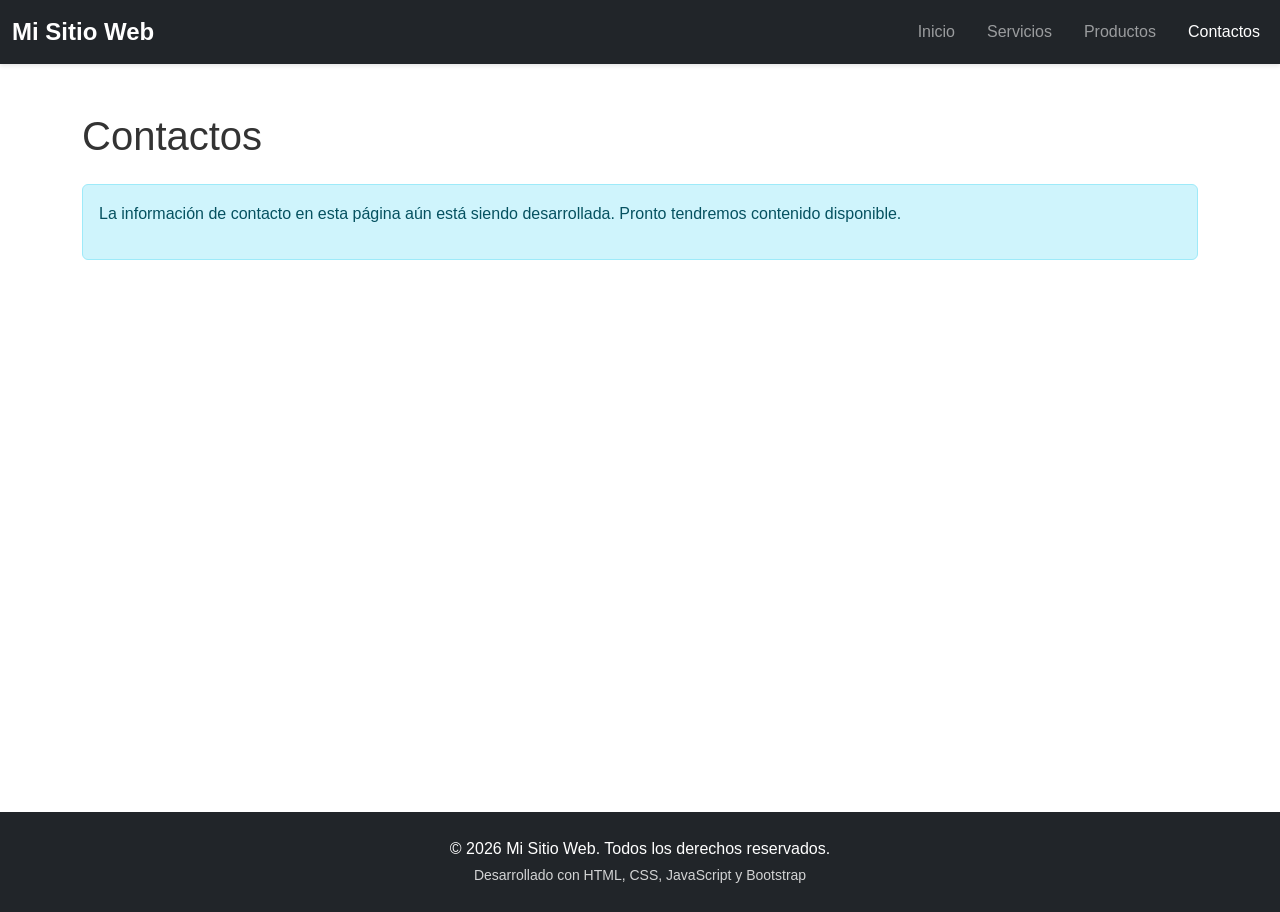
==== public/contactos.html @ 18eceb64 "Agregue carpeta" ====
<!DOCTYPE html>
<html lang="es">
<head>
    <meta charset="UTF-8">
    <meta name="viewport" content="width=device-width, initial-scale=1.0">
    <title>Contactos - Mi Sitio Web</title>
    <!-- Bootstrap CSS -->
    <link href="https://cdn.jsdelivr.net/npm/bootstrap@5.3.0/dist/css/bootstrap.min.css" rel="stylesheet">
    <!-- Custom CSS -->
    <link rel="stylesheet" href="../src/styles/style.css">
</head>
<body>
    <!-- Navegación -->
    <nav class="navbar navbar-expand-lg navbar-dark bg-dark sticky-top">
        <div class="container-fluid">
            <a class="navbar-brand" href="../index.html">
                <strong>Mi Sitio Web</strong>
            </a>
            <button class="navbar-toggler" type="button" data-bs-toggle="collapse" data-bs-target="#navbarNav" aria-controls="navbarNav" aria-expanded="false" aria-label="Toggle navigation">
                <span class="navbar-toggler-icon"></span>
            </button>
            <div class="collapse navbar-collapse" id="navbarNav">
                <ul class="navbar-nav ms-auto">
                    <li class="nav-item">
                        <a class="nav-link" href="../index.html">Inicio</a>
                    </li>
                    <li class="nav-item">
                        <a class="nav-link" href="servicios.html">Servicios</a>
                    </li>
                    <li class="nav-item">
                        <a class="nav-link" href="productos.html">Productos</a>
                    </li>
                    <li class="nav-item">
                        <a class="nav-link active" aria-current="page" href="contactos.html">Contactos</a>
                    </li>
                </ul>
            </div>
        </div>
    </nav>

    <!-- Contenido Principal -->
    <main>
        <section class="py-5">
            <div class="container">
                <h1 class="mb-4">Contactos</h1>
                <div class="alert alert-info" role="alert">
                    <p>La información de contacto en esta página aún está siendo desarrollada. Pronto tendremos contenido disponible.</p>
                </div>
            </div>
        </section>
    </main>

    <!-- Footer -->
    <footer class="bg-dark text-white text-center py-4 mt-5">
        <div class="container">
            <p class="mb-0">&copy; 2026 Mi Sitio Web. Todos los derechos reservados.</p>
            <small>Desarrollado con HTML, CSS, JavaScript y Bootstrap</small>
        </div>
    </footer>

    <!-- Bootstrap JS -->
    <script src="https://cdn.jsdelivr.net/npm/bootstrap@5.3.0/dist/js/bootstrap.bundle.min.js"></script>
    <!-- Custom JS -->
    <script src="../src/scripts/script.js"></script>
</body>
</html>
---- src/styles/style.css ----
/* Estilos Personalizados */

:root {
    --primary-color: #007bff;
    --dark-color: #212529;
    --light-color: #f8f9fa;
}

body {
    font-family: 'Segoe UI', Tahoma, Geneva, Verdana, sans-serif;
    line-height: 1.6;
    color: #333;
}

/* Navegación */
.navbar {
    box-shadow: 0 2px 4px rgba(0, 0, 0, 0.1);
}

.navbar-brand {
    font-size: 1.5rem;
    color: #fff !important;
}

.navbar-nav .nav-link {
    margin-left: 1rem;
    transition: color 0.3s ease;
}

.navbar-nav .nav-link:hover {
    color: var(--primary-color) !important;
}

/* Hero Section */
.hero-section {
    background: linear-gradient(135deg, #667eea 0%, #764ba2 100%);
    min-height: 400px;
    display: flex;
    align-items: center;
}

.hero-section h1 {
    animation: fadeInDown 1s ease-in;
}

.hero-section p {
    animation: fadeInUp 1s ease-in;
}

.hero-section .btn {
    animation: fadeInUp 1.2s ease-in;
}

/* Features Section */
.features {
    background-color: var(--light-color);
}

.features .card {
    border: none;
    transition: transform 0.3s ease, box-shadow 0.3s ease;
    border-radius: 8px;
}

.features .card:hover {
    transform: translateY(-10px);
    box-shadow: 0 10px 25px rgba(0, 0, 0, 0.15) !important;
}

.features .card-title {
    color: var(--primary-color);
    font-weight: 600;
}

/* CTA Section */
.cta-section {
    border-top: 1px solid #ddd;
    border-bottom: 1px solid #ddd;
}

.cta-section h2 {
    color: #333;
    font-weight: 700;
    margin-bottom: 1rem;
}

.cta-section .btn-group {
    gap: 1rem;
}

.cta-section .btn {
    font-weight: 600;
    padding: 0.75rem 2rem;
    transition: all 0.3s ease;
}

.cta-section .btn:hover {
    transform: translateY(-2px);
}

/* Footer */
footer {
    margin-top: auto;
}

footer small {
    opacity: 0.8;
}

/* Main */
main {
    min-height: calc(100vh - 200px);
}

/* Animaciones */
@keyframes fadeInDown {
    from {
        opacity: 0;
        transform: translateY(-30px);
    }
    to {
        opacity: 1;
        transform: translateY(0);
    }
}

@keyframes fadeInUp {
    from {
        opacity: 0;
        transform: translateY(30px);
    }
    to {
        opacity: 1;
        transform: translateY(0);
    }
}

/* Responsive */
@media (max-width: 768px) {
    .navbar-nav .nav-link {
        margin-left: 0;
        padding: 0.5rem 0;
    }

    .hero-section h1 {
        font-size: 2rem;
    }

    .cta-section .btn-group {
        flex-direction: column;
        width: 100%;
    }

    .cta-section .btn {
        width: 100%;
    }
}
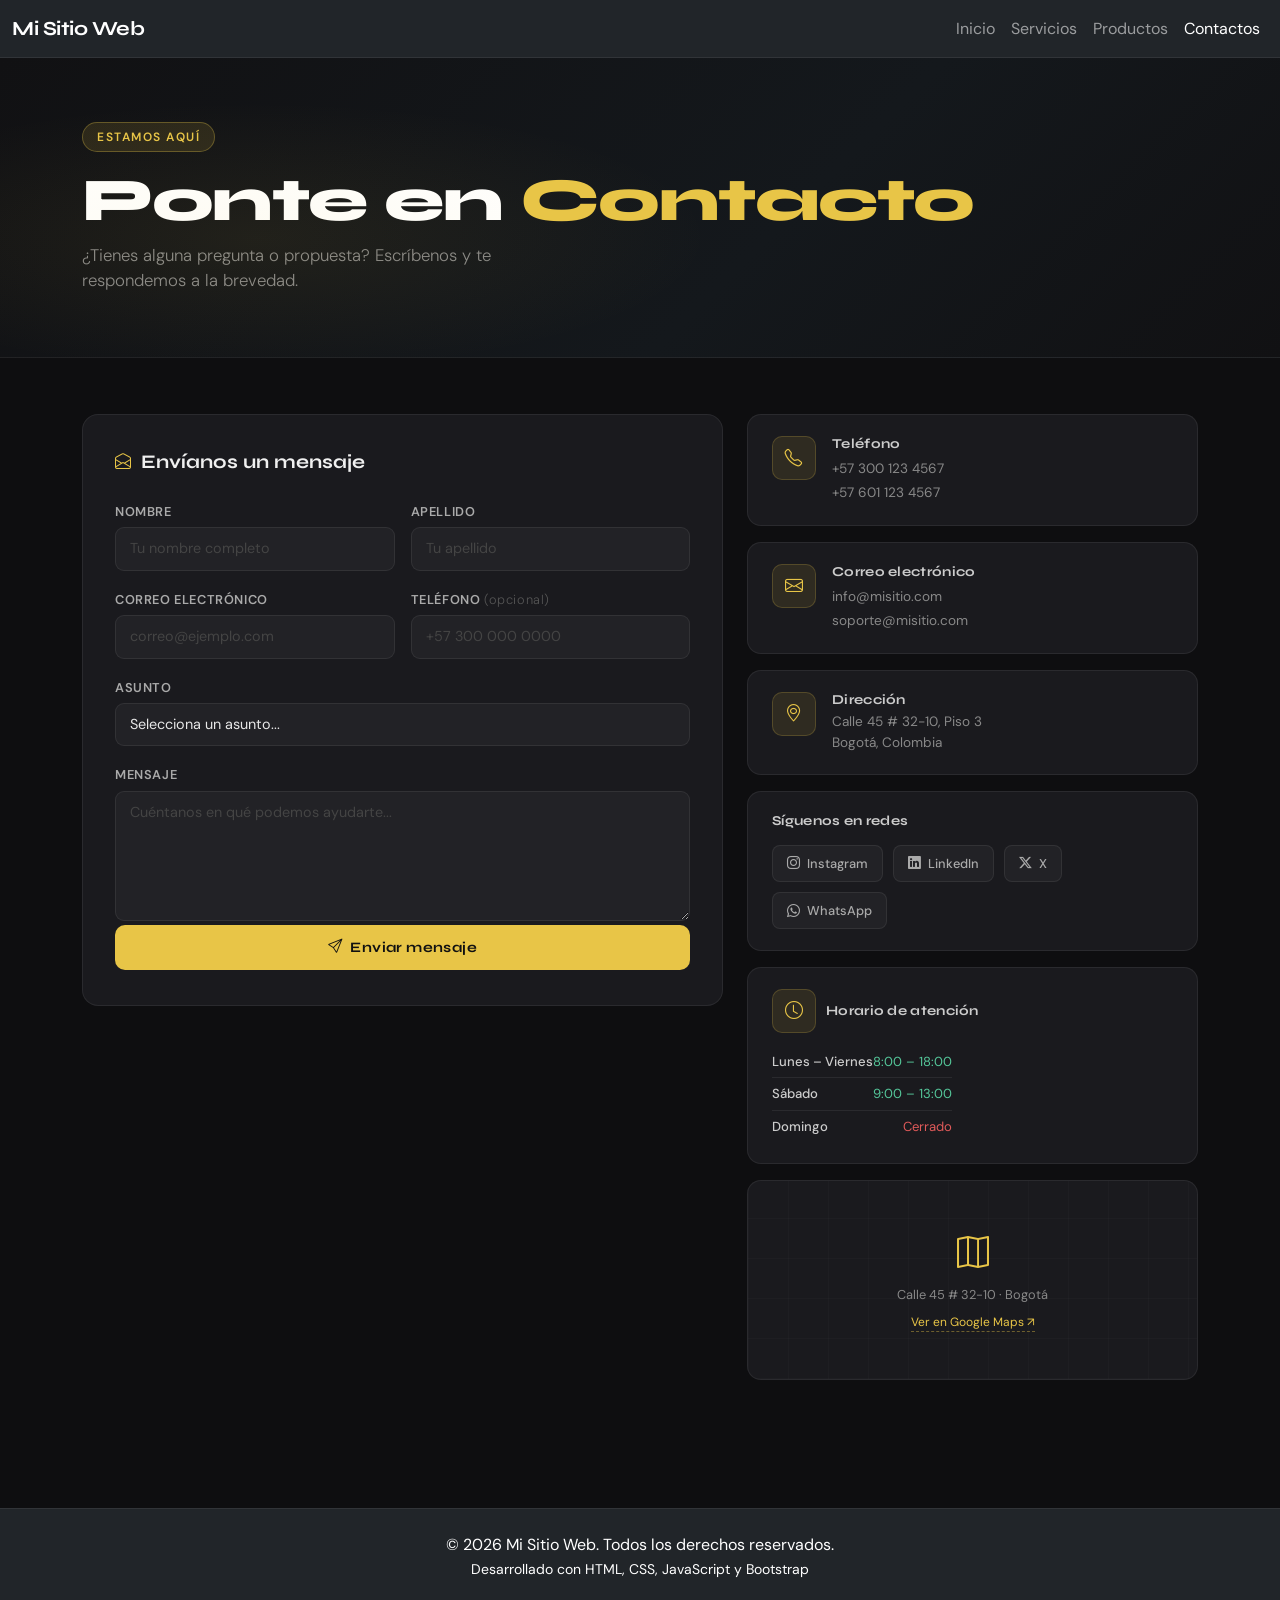
==== commit 4e8dde83: "Merge pull request #3 from shadow12805/feature/contactos Feature/contactos" ====
--- a/public/contactos.html
+++ b/public/contactos.html
@@ -6,17 +6,328 @@
     <title>Contactos - Mi Sitio Web</title>
     <!-- Bootstrap CSS -->
     <link href="https://cdn.jsdelivr.net/npm/bootstrap@5.3.0/dist/css/bootstrap.min.css" rel="stylesheet">
-    <!-- Custom CSS -->
-    <link rel="stylesheet" href="../src/styles/style.css">
+    <!-- Google Fonts -->
+    <link href="https://fonts.googleapis.com/css2?family=Syne:wght@400;600;700;800&family=DM+Sans:ital,opsz,wght@0,9..40,300;0,9..40,400;0,9..40,500;1,9..40,300&display=swap" rel="stylesheet">
+    <!-- Bootstrap Icons -->
+    <link href="https://cdn.jsdelivr.net/npm/bootstrap-icons@1.11.0/font/bootstrap-icons.css" rel="stylesheet">
+    <style>
+        :root {
+            --accent: #e8c547;
+            --accent-dark: #c9a82e;
+            --dark: #111113;
+            --card-bg: #1a1a1e;
+            --border: rgba(255,255,255,0.07);
+            --muted: #888;
+        }
+
+        * { box-sizing: border-box; }
+
+        body {
+            font-family: 'DM Sans', sans-serif;
+            background: #0e0e10;
+            color: #e8e8e8;
+            min-height: 100vh;
+        }
+
+        /* ── NAVBAR ── */
+        .navbar { border-bottom: 1px solid var(--border); }
+        .navbar-brand strong { font-family: 'Syne', sans-serif; letter-spacing: -0.5px; }
+
+        /* ── HERO STRIP ── */
+        .hero-strip {
+            background: linear-gradient(135deg, #111113 0%, #14181c 60%, #111113 100%);
+            border-bottom: 1px solid var(--border);
+            padding: 4rem 0 3rem;
+            position: relative;
+            overflow: hidden;
+        }
+        .hero-strip::before {
+            content: '';
+            position: absolute;
+            inset: 0;
+            background: radial-gradient(ellipse 55% 70% at 20% 60%, rgba(232,197,71,0.07) 0%, transparent 65%);
+            pointer-events: none;
+        }
+        .badge-pill {
+            display: inline-block;
+            background: rgba(232,197,71,0.12);
+            color: var(--accent);
+            border: 1px solid rgba(232,197,71,0.3);
+            border-radius: 50px;
+            font-size: 0.75rem;
+            font-weight: 600;
+            letter-spacing: 1.5px;
+            text-transform: uppercase;
+            padding: 5px 14px;
+            margin-bottom: 1rem;
+        }
+        .hero-strip h1 {
+            font-family: 'Syne', sans-serif;
+            font-size: clamp(2.4rem, 5vw, 3.8rem);
+            font-weight: 800;
+            letter-spacing: -1.5px;
+            color: #fff;
+            line-height: 1.1;
+        }
+        .hero-strip h1 span { color: var(--accent); }
+        .hero-strip p {
+            color: var(--muted);
+            font-size: 1.05rem;
+            max-width: 460px;
+            font-weight: 300;
+        }
+
+        /* ── MAIN LAYOUT ── */
+        .contact-section { padding: 3.5rem 0 5rem; }
+
+        /* ── CONTACT FORM CARD ── */
+        .form-card {
+            background: var(--card-bg);
+            border: 1px solid var(--border);
+            border-radius: 16px;
+            padding: 2.2rem 2rem;
+            animation: fadeUp .45s ease both;
+        }
+        .form-card h4 {
+            font-family: 'Syne', sans-serif;
+            font-weight: 700;
+            font-size: 1.2rem;
+            color: #f0f0f0;
+            margin-bottom: 1.6rem;
+            display: flex;
+            align-items: center;
+            gap: 10px;
+        }
+        .form-card h4 i { color: var(--accent); font-size: 1rem; }
+
+        .form-label {
+            font-size: 0.8rem;
+            font-weight: 600;
+            color: #aaa;
+            letter-spacing: .6px;
+            text-transform: uppercase;
+            margin-bottom: 6px;
+        }
+        .form-control, .form-select {
+            background: rgba(255,255,255,0.04) !important;
+            border: 1px solid var(--border) !important;
+            border-radius: 9px !important;
+            color: #e8e8e8 !important;
+            font-family: 'DM Sans', sans-serif;
+            font-size: 0.9rem;
+            padding: 10px 14px;
+            transition: border .2s, box-shadow .2s;
+        }
+        .form-control:focus, .form-select:focus {
+            border-color: rgba(232,197,71,0.45) !important;
+            box-shadow: 0 0 0 3px rgba(232,197,71,0.08) !important;
+            outline: none;
+        }
+        .form-control::placeholder { color: #444; }
+        .form-select option { background: #1a1a1e; color: #e8e8e8; }
+        textarea.form-control { resize: vertical; min-height: 130px; }
+
+        .btn-send {
+            background: var(--accent);
+            color: #111;
+            border: none;
+            border-radius: 10px;
+            padding: 12px 28px;
+            font-family: 'Syne', sans-serif;
+            font-weight: 700;
+            font-size: 0.9rem;
+            letter-spacing: .4px;
+            cursor: pointer;
+            transition: background .2s, transform .15s, box-shadow .2s;
+            display: flex;
+            align-items: center;
+            gap: 8px;
+            width: 100%;
+            justify-content: center;
+        }
+        .btn-send:hover {
+            background: var(--accent-dark);
+            transform: translateY(-1px);
+            box-shadow: 0 6px 20px rgba(232,197,71,0.25);
+        }
+        .btn-send:active { transform: translateY(0); }
+
+        /* success msg */
+        .success-msg {
+            display: none;
+            background: rgba(85,199,154,0.1);
+            border: 1px solid rgba(85,199,154,0.25);
+            border-radius: 10px;
+            color: #55c79a;
+            padding: 14px 18px;
+            font-size: 0.88rem;
+            margin-top: 1rem;
+            align-items: center;
+            gap: 10px;
+        }
+
+        /* ── INFO CARDS (right column) ── */
+        .info-col { display: flex; flex-direction: column; gap: 1rem; }
+
+        .info-card {
+            background: var(--card-bg);
+            border: 1px solid var(--border);
+            border-radius: 14px;
+            padding: 1.3rem 1.5rem;
+            display: flex;
+            align-items: flex-start;
+            gap: 1rem;
+            transition: border-color .2s, transform .2s;
+            animation: fadeUp .45s ease both;
+        }
+        .info-card:hover {
+            border-color: rgba(232,197,71,0.2);
+            transform: translateX(3px);
+        }
+        .info-icon {
+            width: 44px;
+            height: 44px;
+            min-width: 44px;
+            border-radius: 10px;
+            background: rgba(232,197,71,0.1);
+            border: 1px solid rgba(232,197,71,0.2);
+            display: flex;
+            align-items: center;
+            justify-content: center;
+            color: var(--accent);
+            font-size: 1.1rem;
+        }
+        .info-card h6 {
+            font-family: 'Syne', sans-serif;
+            font-weight: 700;
+            font-size: 0.85rem;
+            color: #ccc;
+            letter-spacing: .3px;
+            margin-bottom: 4px;
+        }
+        .info-card p, .info-card a {
+            font-size: 0.85rem;
+            color: var(--muted);
+            margin: 0;
+            line-height: 1.5;
+            text-decoration: none;
+        }
+        .info-card a:hover { color: var(--accent); }
+
+        /* ── SOCIAL CARD ── */
+        .social-card {
+            background: var(--card-bg);
+            border: 1px solid var(--border);
+            border-radius: 14px;
+            padding: 1.3rem 1.5rem;
+            animation: fadeUp .45s ease both;
+        }
+        .social-card h6 {
+            font-family: 'Syne', sans-serif;
+            font-weight: 700;
+            font-size: 0.85rem;
+            color: #ccc;
+            margin-bottom: 1rem;
+            letter-spacing: .3px;
+        }
+        .social-links { display: flex; gap: 10px; flex-wrap: wrap; }
+        .social-btn {
+            display: flex;
+            align-items: center;
+            gap: 7px;
+            background: rgba(255,255,255,0.04);
+            border: 1px solid var(--border);
+            border-radius: 8px;
+            padding: 8px 14px;
+            font-size: 0.8rem;
+            color: #aaa;
+            text-decoration: none;
+            font-weight: 500;
+            transition: all .2s;
+        }
+        .social-btn:hover {
+            background: rgba(232,197,71,0.1);
+            color: var(--accent);
+            border-color: rgba(232,197,71,0.25);
+        }
+
+        /* ── MAP PLACEHOLDER ── */
+        .map-placeholder {
+            background: var(--card-bg);
+            border: 1px solid var(--border);
+            border-radius: 14px;
+            overflow: hidden;
+            height: 200px;
+            display: flex;
+            align-items: center;
+            justify-content: center;
+            flex-direction: column;
+            gap: 8px;
+            position: relative;
+            animation: fadeUp .45s ease both;
+        }
+        .map-placeholder::before {
+            content: '';
+            position: absolute;
+            inset: 0;
+            background:
+                repeating-linear-gradient(0deg, rgba(255,255,255,0.02) 0px, rgba(255,255,255,0.02) 1px, transparent 1px, transparent 40px),
+                repeating-linear-gradient(90deg, rgba(255,255,255,0.02) 0px, rgba(255,255,255,0.02) 1px, transparent 1px, transparent 40px);
+        }
+        .map-placeholder i { font-size: 2rem; color: var(--accent); position: relative; }
+        .map-placeholder span { font-size: 0.8rem; color: var(--muted); position: relative; }
+        .map-link {
+            position: relative;
+            font-size: 0.75rem;
+            color: var(--accent);
+            text-decoration: none;
+            border-bottom: 1px dashed rgba(232,197,71,0.4);
+        }
+
+        /* ── HOURS TABLE ── */
+        .hours-row {
+            display: flex;
+            justify-content: space-between;
+            font-size: 0.82rem;
+            padding: 6px 0;
+            border-bottom: 1px solid var(--border);
+            color: var(--muted);
+        }
+        .hours-row:last-child { border-bottom: none; }
+        .hours-row .day { color: #ccc; font-weight: 500; }
+        .hours-row .open { color: #55c79a; }
+        .hours-row .closed { color: #e05a5a; }
+
+        /* ── ANIMATION ── */
+        @keyframes fadeUp {
+            from { opacity: 0; transform: translateY(16px); }
+            to   { opacity: 1; transform: translateY(0); }
+        }
+        .info-card:nth-child(2) { animation-delay: .06s; }
+        .info-card:nth-child(3) { animation-delay: .12s; }
+        .info-card:nth-child(4) { animation-delay: .18s; }
+        .social-card            { animation-delay: .22s; }
+        .map-placeholder        { animation-delay: .28s; }
+
+        /* ── FOOTER ── */
+        footer { border-top: 1px solid var(--border); }
+
+        @media (max-width: 768px) {
+            .form-card { padding: 1.5rem 1.2rem; }
+        }
+    </style>
 </head>
 <body>
+
     <!-- Navegación -->
     <nav class="navbar navbar-expand-lg navbar-dark bg-dark sticky-top">
         <div class="container-fluid">
             <a class="navbar-brand" href="../index.html">
                 <strong>Mi Sitio Web</strong>
             </a>
-            <button class="navbar-toggler" type="button" data-bs-toggle="collapse" data-bs-target="#navbarNav" aria-controls="navbarNav" aria-expanded="false" aria-label="Toggle navigation">
+            <button class="navbar-toggler" type="button" data-bs-toggle="collapse"
+                    data-bs-target="#navbarNav" aria-controls="navbarNav"
+                    aria-expanded="false" aria-label="Toggle navigation">
                 <span class="navbar-toggler-icon"></span>
             </button>
             <div class="collapse navbar-collapse" id="navbarNav">
@@ -38,13 +349,142 @@
         </div>
     </nav>
 
-    <!-- Contenido Principal -->
+    <!-- Hero Strip -->
+    <section class="hero-strip">
+        <div class="container">
+            <div class="badge-pill">Estamos aquí</div>
+            <h1>Ponte en <span>Contacto</span></h1>
+            <p>¿Tienes alguna pregunta o propuesta? Escríbenos y te respondemos a la brevedad.</p>
+        </div>
+    </section>
+
+    <!-- Contact Section -->
     <main>
-        <section class="py-5">
+        <section class="contact-section">
             <div class="container">
-                <h1 class="mb-4">Contactos</h1>
-                <div class="alert alert-info" role="alert">
-                    <p>La información de contacto en esta página aún está siendo desarrollada. Pronto tendremos contenido disponible.</p>
+                <div class="row g-4">
+
+                    <!-- LEFT: Formulario -->
+                    <div class="col-12 col-lg-7">
+                        <div class="form-card">
+                            <h4><i class="bi bi-envelope-open"></i> Envíanos un mensaje</h4>
+
+                            <div class="row g-3">
+                                <div class="col-12 col-sm-6">
+                                    <label class="form-label">Nombre</label>
+                                    <input type="text" class="form-control" id="nombre" placeholder="Tu nombre completo">
+                                </div>
+                                <div class="col-12 col-sm-6">
+                                    <label class="form-label">Apellido</label>
+                                    <input type="text" class="form-control" id="apellido" placeholder="Tu apellido">
+                                </div>
+                                <div class="col-12 col-sm-6">
+                                    <label class="form-label">Correo electrónico</label>
+                                    <input type="email" class="form-control" id="email" placeholder="correo@ejemplo.com">
+                                </div>
+                                <div class="col-12 col-sm-6">
+                                    <label class="form-label">Teléfono <span style="color:#555;font-weight:300;text-transform:none">(opcional)</span></label>
+                                    <input type="tel" class="form-control" id="telefono" placeholder="+57 300 000 0000">
+                                </div>
+                                <div class="col-12">
+                                    <label class="form-label">Asunto</label>
+                                    <select class="form-select" id="asunto">
+                                        <option value="" disabled selected>Selecciona un asunto...</option>
+                                        <option>Consulta sobre productos</option>
+                                        <option>Soporte técnico</option>
+                                        <option>Solicitud de cotización</option>
+                                        <option>Alianza o propuesta comercial</option>
+                                        <option>Otro</option>
+                                    </select>
+                                </div>
+                                <div class="col-12">
+                                    <label class="form-label">Mensaje</label>
+                                    <textarea class="form-control" id="mensaje" placeholder="Cuéntanos en qué podemos ayudarte..."></textarea>
+                                </div>
+                                <div class="col-12 mt-1">
+                                    <button class="btn-send" id="btnSend">
+                                        <i class="bi bi-send"></i> Enviar mensaje
+                                    </button>
+                                    <div class="success-msg" id="successMsg">
+                                        <i class="bi bi-check-circle-fill" style="font-size:1.1rem"></i>
+                                        <span>¡Mensaje enviado! Te responderemos pronto.</span>
+                                    </div>
+                                    <div class="success-msg" id="errorMsg" style="background:rgba(224,90,90,0.1);border-color:rgba(224,90,90,0.25);color:#e05a5a;">
+                                        <i class="bi bi-exclamation-circle-fill" style="font-size:1.1rem"></i>
+                                        <span>Por favor completa todos los campos obligatorios.</span>
+                                    </div>
+                                </div>
+                            </div>
+                        </div>
+                    </div>
+
+                    <!-- RIGHT: Info + Mapa -->
+                    <div class="col-12 col-lg-5">
+                        <div class="info-col">
+
+                            <!-- Teléfono -->
+                            <div class="info-card">
+                                <div class="info-icon"><i class="bi bi-telephone"></i></div>
+                                <div>
+                                    <h6>Teléfono</h6>
+                                    <a href="tel:+573001234567">+57 300 123 4567</a><br>
+                                    <a href="tel:+576011234567">+57 601 123 4567</a>
+                                </div>
+                            </div>
+
+                            <!-- Email -->
+                            <div class="info-card">
+                                <div class="info-icon"><i class="bi bi-envelope"></i></div>
+                                <div>
+                                    <h6>Correo electrónico</h6>
+                                    <a href="mailto:info@misitio.com">info@misitio.com</a><br>
+                                    <a href="mailto:soporte@misitio.com">soporte@misitio.com</a>
+                                </div>
+                            </div>
+
+                            <!-- Dirección -->
+                            <div class="info-card">
+                                <div class="info-icon"><i class="bi bi-geo-alt"></i></div>
+                                <div>
+                                    <h6>Dirección</h6>
+                                    <p>Calle 45 # 32-10, Piso 3<br>Bogotá, Colombia</p>
+                                </div>
+                            </div>
+
+                            <!-- Redes sociales -->
+                            <div class="social-card">
+                                <h6>Síguenos en redes</h6>
+                                <div class="social-links">
+                                    <a href="#" class="social-btn"><i class="bi bi-instagram"></i> Instagram</a>
+                                    <a href="#" class="social-btn"><i class="bi bi-linkedin"></i> LinkedIn</a>
+                                    <a href="#" class="social-btn"><i class="bi bi-twitter-x"></i> X</a>
+                                    <a href="#" class="social-btn"><i class="bi bi-whatsapp"></i> WhatsApp</a>
+                                </div>
+                            </div>
+
+                            <!-- Horarios -->
+                            <div class="info-card" style="flex-direction:column;gap:.8rem">
+                                <div style="display:flex;align-items:center;gap:10px">
+                                    <div class="info-icon"><i class="bi bi-clock"></i></div>
+                                    <h6 style="margin:0">Horario de atención</h6>
+                                </div>
+                                <div>
+                                    <div class="hours-row"><span class="day">Lunes – Viernes</span><span class="open">8:00 – 18:00</span></div>
+                                    <div class="hours-row"><span class="day">Sábado</span><span class="open">9:00 – 13:00</span></div>
+                                    <div class="hours-row"><span class="day">Domingo</span><span class="closed">Cerrado</span></div>
+                                </div>
+                            </div>
+
+                            <!-- Mapa placeholder -->
+                            <div class="map-placeholder">
+                                <i class="bi bi-map"></i>
+                                <span>Calle 45 # 32-10 · Bogotá</span>
+                                <a href="https://maps.google.com" target="_blank" class="map-link">Ver en Google Maps ↗</a>
+                            </div>
+
+                        </div>
+                    </div>
+
                 </div>
             </div>
         </section>
@@ -60,7 +500,51 @@
 
     <!-- Bootstrap JS -->
     <script src="https://cdn.jsdelivr.net/npm/bootstrap@5.3.0/dist/js/bootstrap.bundle.min.js"></script>
-    <!-- Custom JS -->
-    <script src="../src/scripts/script.js"></script>
+
+    <script>
+        const btnSend    = document.getElementById('btnSend');
+        const successMsg = document.getElementById('successMsg');
+        const errorMsg   = document.getElementById('errorMsg');
+
+        btnSend.addEventListener('click', () => {
+            const nombre  = document.getElementById('nombre').value.trim();
+            const email   = document.getElementById('email').value.trim();
+            const asunto  = document.getElementById('asunto').value;
+            const mensaje = document.getElementById('mensaje').value.trim();
+
+            // reset msgs
+            successMsg.style.display = 'none';
+            errorMsg.style.display   = 'none';
+
+            if (!nombre || !email || !asunto || !mensaje) {
+                errorMsg.style.display = 'flex';
+                errorMsg.scrollIntoView({ behavior: 'smooth', block: 'nearest' });
+                return;
+            }
+
+            // Simulate send
+            btnSend.innerHTML = '<span class="spinner-border spinner-border-sm" role="status"></span> Enviando...';
+            btnSend.disabled = true;
+
+            setTimeout(() => {
+                btnSend.innerHTML = '<i class="bi bi-check-lg"></i> Enviado';
+                btnSend.style.background = '#55c79a';
+                successMsg.style.display = 'flex';
+                successMsg.scrollIntoView({ behavior: 'smooth', block: 'nearest' });
+
+                // Reset form after 3s
+                setTimeout(() => {
+                    ['nombre','apellido','email','telefono','mensaje'].forEach(id => {
+                        document.getElementById(id).value = '';
+                    });
+                    document.getElementById('asunto').selectedIndex = 0;
+                    btnSend.innerHTML = '<i class="bi bi-send"></i> Enviar mensaje';
+                    btnSend.style.background = '';
+                    btnSend.disabled = false;
+                    successMsg.style.display = 'none';
+                }, 3500);
+            }, 1400);
+        });
+    </script>
 </body>
-</html>
+</html>
